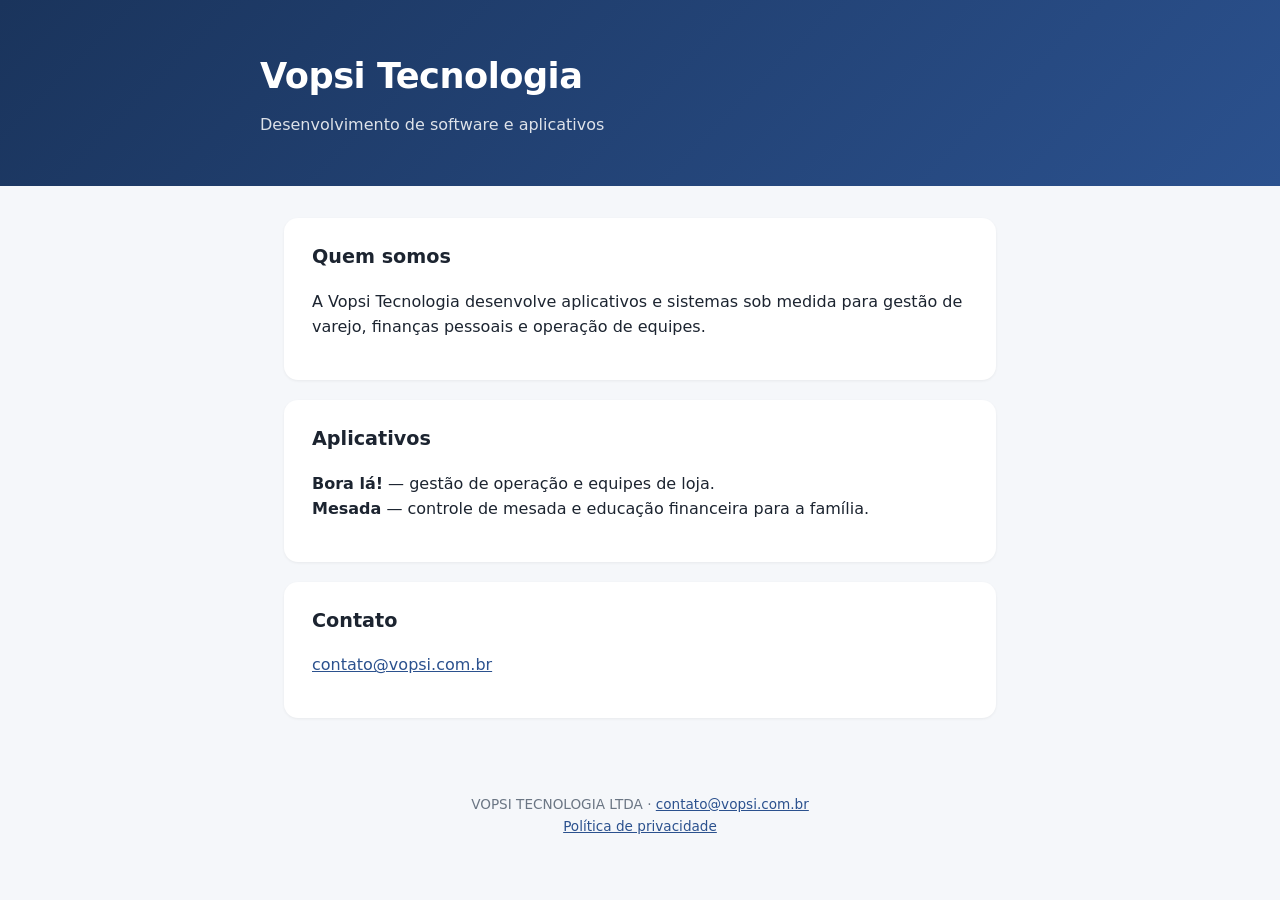
==== index.html @ 12bff000 "Site institucional da Vopsi com política de privacidade (exigida pela App Store e Play Store) Co-Aut" ====
<!DOCTYPE html><html lang="pt-BR"><head><meta charset="utf-8"><meta name="viewport" content="width=device-width,initial-scale=1">
<title>Vopsi Tecnologia</title><link rel="stylesheet" href="style.css"></head><body>
<header><div class="w"><h1>Vopsi Tecnologia</h1><p>Desenvolvimento de software e aplicativos</p></div></header>
<main class="w">
<div class="card"><h2>Quem somos</h2><p>A Vopsi Tecnologia desenvolve aplicativos e sistemas sob medida para gestão de varejo, finanças pessoais e operação de equipes.</p></div>
<div class="card"><h2>Aplicativos</h2><p><strong>Bora lá!</strong> — gestão de operação e equipes de loja.<br><strong>Mesada</strong> — controle de mesada e educação financeira para a família.</p></div>
<div class="card"><h2>Contato</h2><p><a href="mailto:contato@vopsi.com.br">contato@vopsi.com.br</a></p></div>
</main>
<footer>VOPSI TECNOLOGIA LTDA · <a href="mailto:contato@vopsi.com.br">contato@vopsi.com.br</a><br><a href="privacidade.html">Política de privacidade</a></footer>
</body></html>
---- style.css ----
*{box-sizing:border-box}body{margin:0;font-family:Inter,system-ui,-apple-system,sans-serif;color:#1c2430;background:#f5f7fa;line-height:1.6}
header{background:linear-gradient(135deg,#1a345c,#2b518e);color:#fff;padding:48px 24px}
.w{max-width:760px;margin:0 auto}h1{margin:0;font-size:2.2rem;letter-spacing:-.5px}header p{margin:8px 0 0;opacity:.85}
main{padding:32px 24px}.card{background:#fff;border-radius:14px;padding:24px 28px;margin-bottom:20px;box-shadow:0 1px 3px rgba(0,0,0,.06)}
h2{font-size:1.2rem;margin:0 0 8px}h3{font-size:1rem;margin:20px 0 4px}a{color:#2b518e}
footer{text-align:center;color:#6b7684;font-size:.85rem;padding:24px}
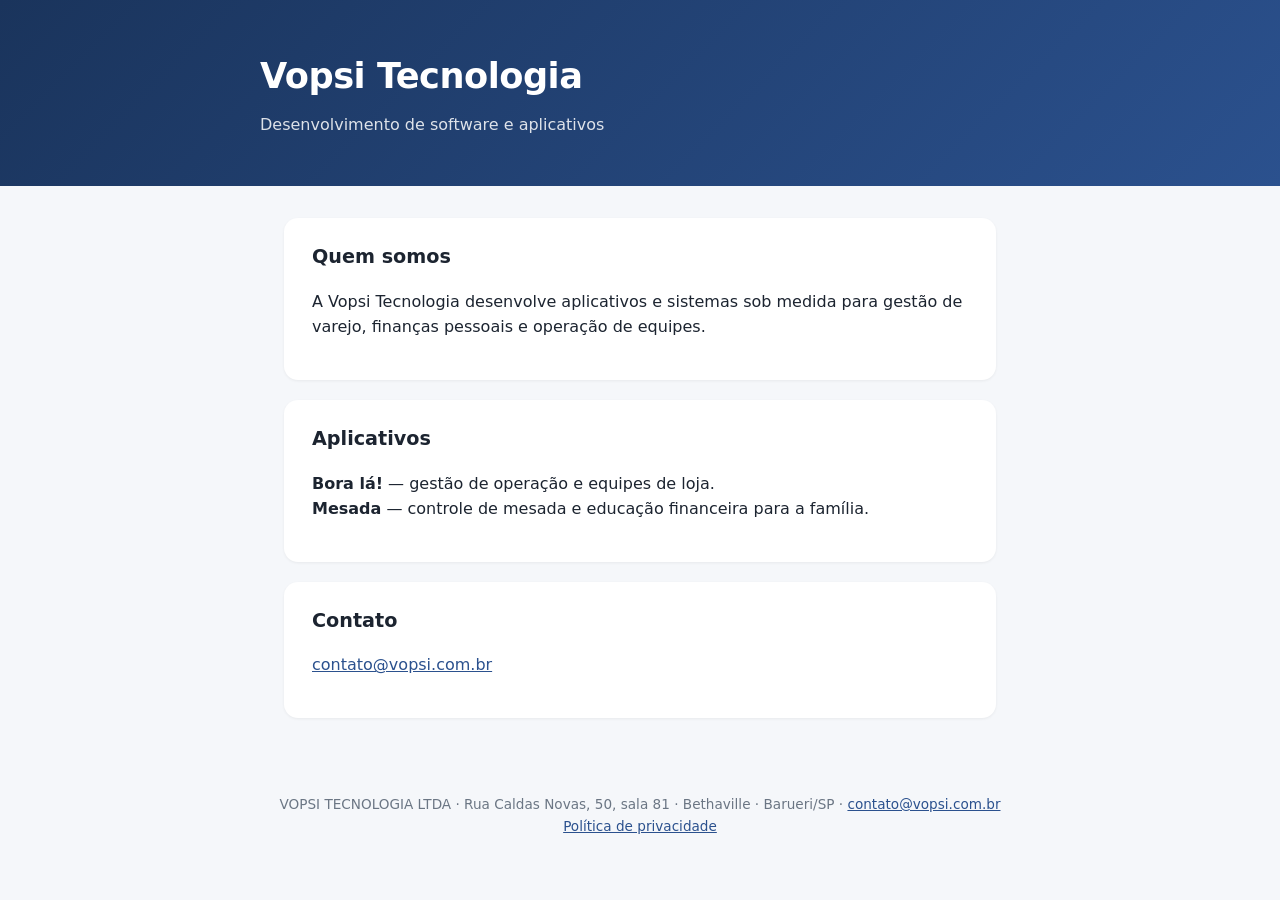
==== commit 49a3844a: "Endereço da sala comercial (Beta Trade, sala 81) no rodapé do site Co-Authored-By: Claude Opus 5.5 <" ====
--- a/index.html
+++ b/index.html
@@ -6,5 +6,5 @@
 <div class="card"><h2>Aplicativos</h2><p><strong>Bora lá!</strong> — gestão de operação e equipes de loja.<br><strong>Mesada</strong> — controle de mesada e educação financeira para a família.</p></div>
 <div class="card"><h2>Contato</h2><p><a href="mailto:contato@vopsi.com.br">contato@vopsi.com.br</a></p></div>
 </main>
-<footer>VOPSI TECNOLOGIA LTDA · <a href="mailto:contato@vopsi.com.br">contato@vopsi.com.br</a><br><a href="privacidade.html">Política de privacidade</a></footer>
+<footer>VOPSI TECNOLOGIA LTDA · Rua Caldas Novas, 50, sala 81 · Bethaville · Barueri/SP · <a href="mailto:contato@vopsi.com.br">contato@vopsi.com.br</a><br><a href="privacidade.html">Política de privacidade</a></footer>
 </body></html>
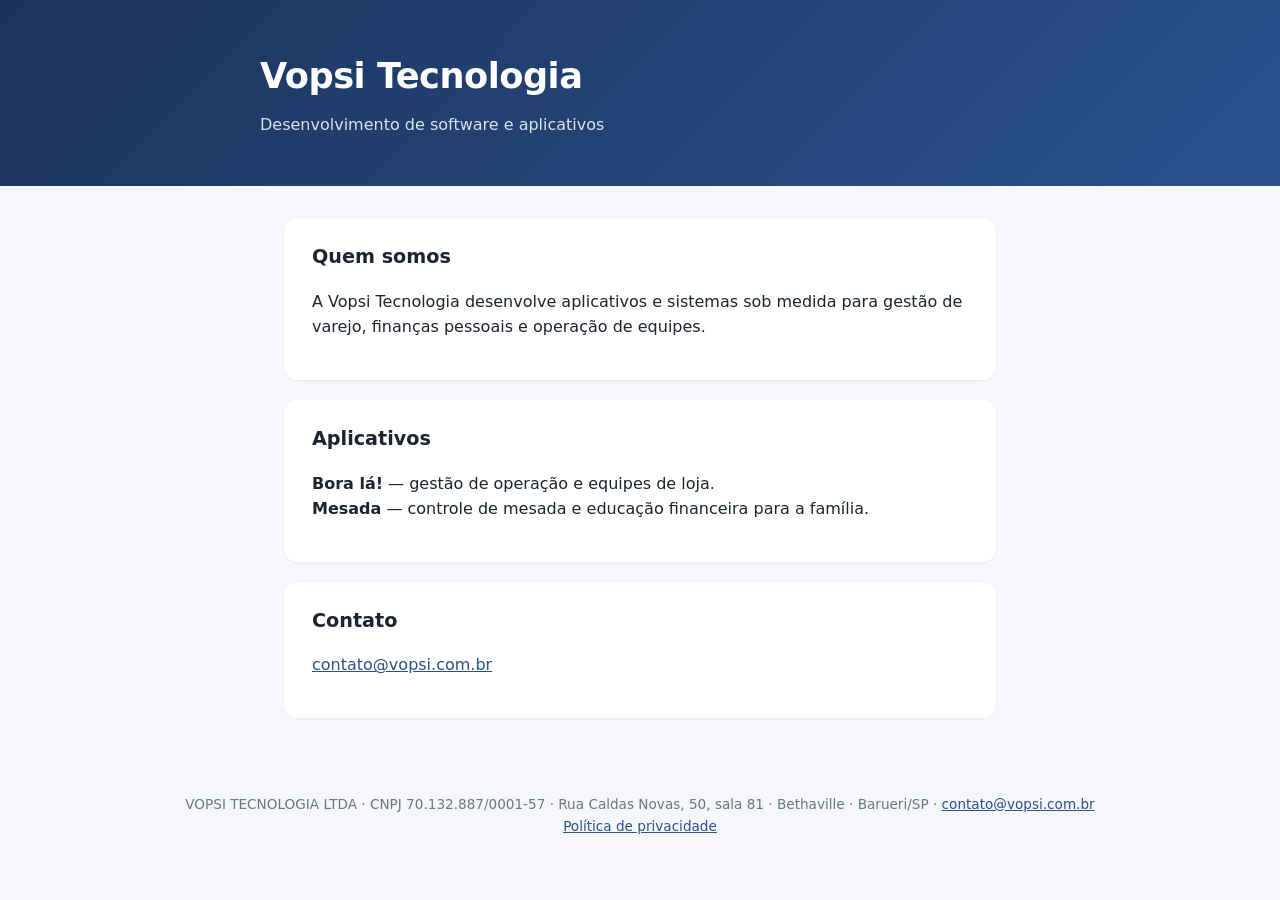
==== commit 2d9a73fa: "CNPJ no rodapé e na política de privacidade Co-Authored-By: Claude Opus 5.5 <noreply@anthropic.com> " ====
--- a/index.html
+++ b/index.html
@@ -6,5 +6,5 @@
 <div class="card"><h2>Aplicativos</h2><p><strong>Bora lá!</strong> — gestão de operação e equipes de loja.<br><strong>Mesada</strong> — controle de mesada e educação financeira para a família.</p></div>
 <div class="card"><h2>Contato</h2><p><a href="mailto:contato@vopsi.com.br">contato@vopsi.com.br</a></p></div>
 </main>
-<footer>VOPSI TECNOLOGIA LTDA · Rua Caldas Novas, 50, sala 81 · Bethaville · Barueri/SP · <a href="mailto:contato@vopsi.com.br">contato@vopsi.com.br</a><br><a href="privacidade.html">Política de privacidade</a></footer>
+<footer>VOPSI TECNOLOGIA LTDA · CNPJ 70.132.887/0001-57 · Rua Caldas Novas, 50, sala 81 · Bethaville · Barueri/SP · <a href="mailto:contato@vopsi.com.br">contato@vopsi.com.br</a><br><a href="privacidade.html">Política de privacidade</a></footer>
 </body></html>
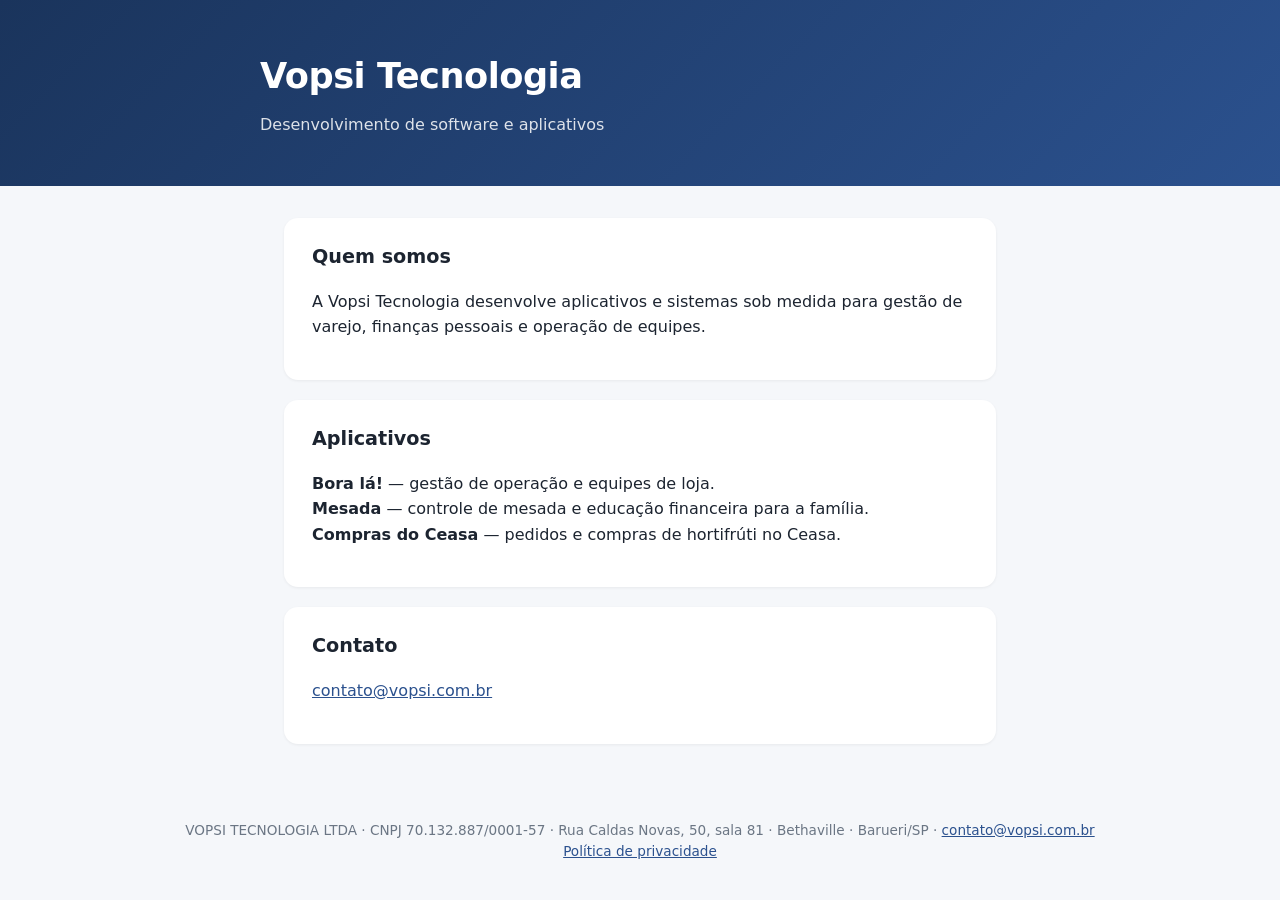
==== commit 06706131: "Inclui o app Compras do Ceasa no site e na política de privacidade Co-Authored-By: Claude Opus 5.5 <" ====
--- a/index.html
+++ b/index.html
@@ -3,7 +3,7 @@
 <header><div class="w"><h1>Vopsi Tecnologia</h1><p>Desenvolvimento de software e aplicativos</p></div></header>
 <main class="w">
 <div class="card"><h2>Quem somos</h2><p>A Vopsi Tecnologia desenvolve aplicativos e sistemas sob medida para gestão de varejo, finanças pessoais e operação de equipes.</p></div>
-<div class="card"><h2>Aplicativos</h2><p><strong>Bora lá!</strong> — gestão de operação e equipes de loja.<br><strong>Mesada</strong> — controle de mesada e educação financeira para a família.</p></div>
+<div class="card"><h2>Aplicativos</h2><p><strong>Bora lá!</strong> — gestão de operação e equipes de loja.<br><strong>Mesada</strong> — controle de mesada e educação financeira para a família.<br><strong>Compras do Ceasa</strong> — pedidos e compras de hortifrúti no Ceasa.</p></div>
 <div class="card"><h2>Contato</h2><p><a href="mailto:contato@vopsi.com.br">contato@vopsi.com.br</a></p></div>
 </main>
 <footer>VOPSI TECNOLOGIA LTDA · CNPJ 70.132.887/0001-57 · Rua Caldas Novas, 50, sala 81 · Bethaville · Barueri/SP · <a href="mailto:contato@vopsi.com.br">contato@vopsi.com.br</a><br><a href="privacidade.html">Política de privacidade</a></footer>
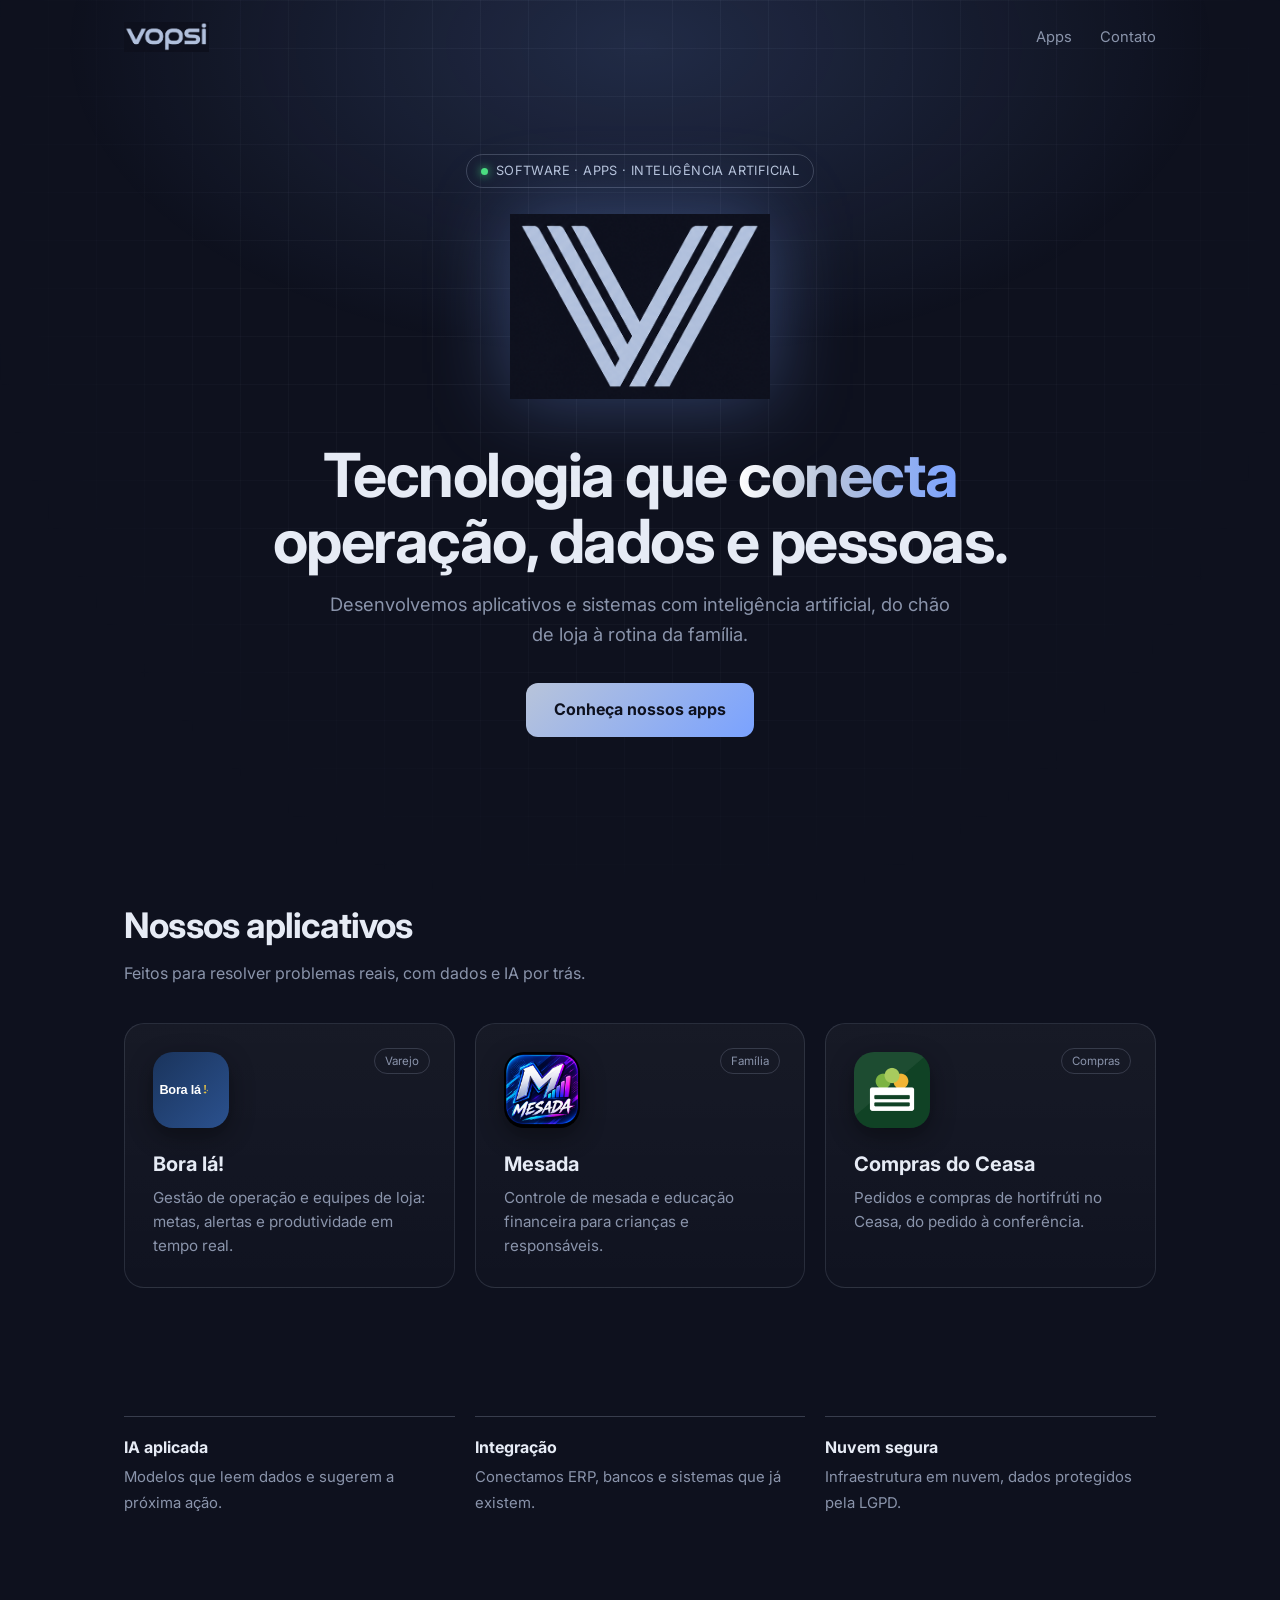
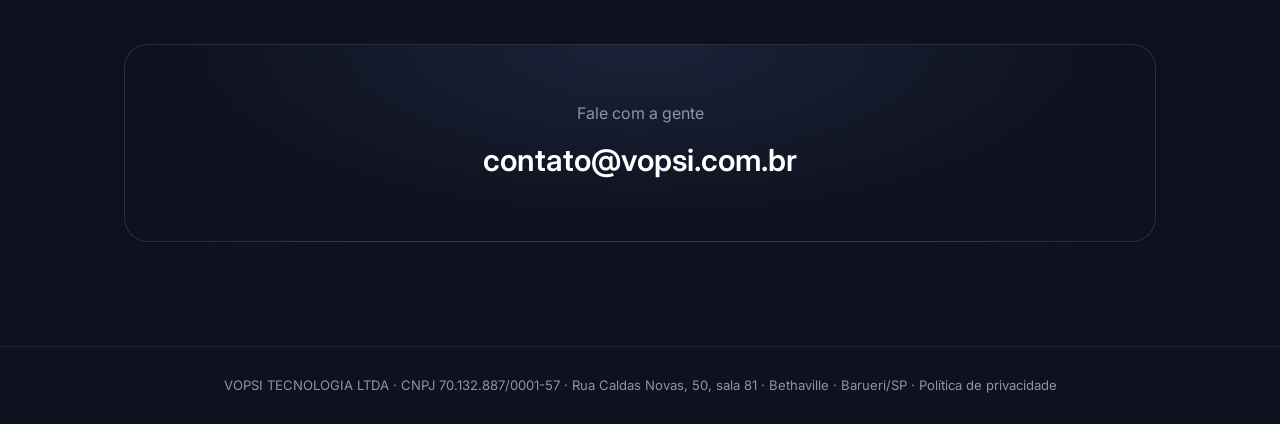
==== commit 37546906: "Site novo: identidade do logo 15 (V de linhas paralelas, prata sobre grafite), visual tecnológico e " ====
--- a/index.html
+++ b/index.html
@@ -1,10 +1,29 @@
 <!DOCTYPE html><html lang="pt-BR"><head><meta charset="utf-8"><meta name="viewport" content="width=device-width,initial-scale=1">
-<title>Vopsi Tecnologia</title><link rel="stylesheet" href="style.css"></head><body>
-<header><div class="w"><h1>Vopsi Tecnologia</h1><p>Desenvolvimento de software e aplicativos</p></div></header>
-<main class="w">
-<div class="card"><h2>Quem somos</h2><p>A Vopsi Tecnologia desenvolve aplicativos e sistemas sob medida para gestão de varejo, finanças pessoais e operação de equipes.</p></div>
-<div class="card"><h2>Aplicativos</h2><p><strong>Bora lá!</strong> — gestão de operação e equipes de loja.<br><strong>Mesada</strong> — controle de mesada e educação financeira para a família.<br><strong>Compras do Ceasa</strong> — pedidos e compras de hortifrúti no Ceasa.</p></div>
-<div class="card"><h2>Contato</h2><p><a href="mailto:contato@vopsi.com.br">contato@vopsi.com.br</a></p></div>
-</main>
-<footer>VOPSI TECNOLOGIA LTDA · CNPJ 70.132.887/0001-57 · Rua Caldas Novas, 50, sala 81 · Bethaville · Barueri/SP · <a href="mailto:contato@vopsi.com.br">contato@vopsi.com.br</a><br><a href="privacidade.html">Política de privacidade</a></footer>
+<title>Vopsi Tecnologia — software, apps e IA</title>
+<meta name="description" content="A Vopsi desenvolve aplicativos e sistemas com inteligência artificial para varejo, operação e família.">
+<link rel="icon" href="img/vopsi-logo.png"><link rel="preconnect" href="https://fonts.googleapis.com"><link href="https://fonts.googleapis.com/css2?family=Inter:wght@400;600;700&display=swap" rel="stylesheet">
+<link rel="stylesheet" href="style.css"></head><body>
+<div class="w">
+<nav><a class="brand" href="#"><img src="img/vopsi-nome.png" alt="vopsi"></a><div class="links"><a href="#apps">Apps</a><a href="#contato">Contato</a></div></nav>
+<header class="hero">
+<span class="pill"><i></i>Software · Apps · Inteligência artificial</span><br><br>
+<img class="mark" src="img/vopsi-v.png" alt="">
+<h1>Tecnologia que <span>conecta</span><br>operação, dados e pessoas.</h1>
+<p>Desenvolvemos aplicativos e sistemas com inteligência artificial, do chão de loja à rotina da família.</p>
+<a class="btn" href="#apps">Conheça nossos apps</a>
+</header>
+<section id="apps"><h2>Nossos aplicativos</h2><p class="sub">Feitos para resolver problemas reais, com dados e IA por trás.</p>
+<div class="apps">
+<div class="app"><span class="tag">Varejo</span><div class="ico bl"><img src="img/borala.svg" alt="Bora lá!"></div><h3>Bora lá!</h3><p>Gestão de operação e equipes de loja: metas, alertas e produtividade em tempo real.</p></div>
+<div class="app"><span class="tag">Família</span><div class="ico"><img src="img/mesada.png" alt="Mesada"></div><h3>Mesada</h3><p>Controle de mesada e educação financeira para crianças e responsáveis.</p></div>
+<div class="app"><span class="tag">Compras</span><div class="ico"><img src="img/ceasa.png" alt="Compras do Ceasa"></div><h3>Compras do Ceasa</h3><p>Pedidos e compras de hortifrúti no Ceasa, do pedido à conferência.</p></div>
+</div></section>
+<section><div class="pillars">
+<div class="pillar"><b>IA aplicada</b><span>Modelos que leem dados e sugerem a próxima ação.</span></div>
+<div class="pillar"><b>Integração</b><span>Conectamos ERP, bancos e sistemas que já existem.</span></div>
+<div class="pillar"><b>Nuvem segura</b><span>Infraestrutura em nuvem, dados protegidos pela LGPD.</span></div>
+</div></section>
+<section id="contato"><div class="contact"><p class="sub" style="margin-bottom:10px">Fale com a gente</p><a class="mail" href="mailto:contato@vopsi.com.br">contato@vopsi.com.br</a></div></section>
+</div>
+<footer>VOPSI TECNOLOGIA LTDA · CNPJ 70.132.887/0001-57 · Rua Caldas Novas, 50, sala 81 · Bethaville · Barueri/SP · <a href="privacidade.html">Política de privacidade</a></footer>
 </body></html>
--- a/style.css
+++ b/style.css
@@ -1,6 +1,45 @@
-*{box-sizing:border-box}body{margin:0;font-family:Inter,system-ui,-apple-system,sans-serif;color:#1c2430;background:#f5f7fa;line-height:1.6}
-header{background:linear-gradient(135deg,#1a345c,#2b518e);color:#fff;padding:48px 24px}
-.w{max-width:760px;margin:0 auto}h1{margin:0;font-size:2.2rem;letter-spacing:-.5px}header p{margin:8px 0 0;opacity:.85}
-main{padding:32px 24px}.card{background:#fff;border-radius:14px;padding:24px 28px;margin-bottom:20px;box-shadow:0 1px 3px rgba(0,0,0,.06)}
-h2{font-size:1.2rem;margin:0 0 8px}h3{font-size:1rem;margin:20px 0 4px}a{color:#2b518e}
-footer{text-align:center;color:#6b7684;font-size:.85rem;padding:24px}
+:root{--bg:#0e111e;--bg2:#141829;--line:#b8c4da;--txt:#e6ebf5;--mut:#8a94ab;--acc:#7aa2ff}
+*{box-sizing:border-box}
+html{scroll-behavior:smooth}
+body{margin:0;font-family:"Inter",system-ui,-apple-system,sans-serif;color:var(--txt);background:var(--bg);line-height:1.6;-webkit-font-smoothing:antialiased;overflow-x:hidden}
+body::before{content:"";position:fixed;inset:0;background-image:linear-gradient(rgba(184,196,218,.05) 1px,transparent 1px),linear-gradient(90deg,rgba(184,196,218,.05) 1px,transparent 1px);background-size:48px 48px;mask-image:radial-gradient(ellipse at 50% 20%,#000 30%,transparent 75%);pointer-events:none;z-index:-1}
+body::after{content:"";position:fixed;top:-30vh;left:50%;width:90vw;height:70vh;transform:translateX(-50%);background:radial-gradient(closest-side,rgba(122,162,255,.18),transparent);pointer-events:none;z-index:-1}
+a{color:var(--line);text-decoration:none}a:hover{color:#fff}
+.w{max-width:1080px;margin:0 auto;padding:0 24px}
+nav{display:flex;align-items:center;justify-content:space-between;padding:22px 0}
+nav .brand{display:flex;align-items:center;gap:10px}
+nav .brand img{height:30px}
+nav .links a{margin-left:28px;font-size:.92rem;color:var(--mut)}nav .links a:hover{color:#fff}
+.hero{text-align:center;padding:80px 0 96px}
+.hero .mark{width:min(260px,60vw);filter:drop-shadow(0 0 40px rgba(122,162,255,.35));animation:float 6s ease-in-out infinite}
+.hero h1{font-size:clamp(2.2rem,5vw,3.8rem);line-height:1.08;letter-spacing:-1.5px;margin:36px 0 16px;font-weight:700}
+.hero h1 span{background:linear-gradient(90deg,#fff,var(--line) 40%,var(--acc));-webkit-background-clip:text;background-clip:text;color:transparent}
+.hero p{color:var(--mut);font-size:1.15rem;max-width:620px;margin:0 auto}
+.pill{display:inline-flex;align-items:center;gap:8px;border:1px solid rgba(184,196,218,.25);border-radius:999px;padding:6px 14px;font-size:.8rem;color:var(--line);letter-spacing:.4px;text-transform:uppercase}
+.pill i{width:7px;height:7px;border-radius:50%;background:#4ade80;box-shadow:0 0 10px #4ade80}
+.btn{display:inline-block;margin-top:34px;padding:14px 28px;border-radius:12px;background:linear-gradient(135deg,var(--line),var(--acc));color:#0e111e;font-weight:700}
+.btn:hover{color:#0e111e;filter:brightness(1.1)}
+section{padding:64px 0}
+h2{font-size:clamp(1.6rem,3vw,2.2rem);letter-spacing:-.8px;margin:0 0 8px}
+.sub{color:var(--mut);margin:0 0 36px}
+.apps{display:grid;grid-template-columns:repeat(auto-fit,minmax(280px,1fr));gap:20px}
+.app{position:relative;background:linear-gradient(180deg,rgba(255,255,255,.04),rgba(255,255,255,.01));border:1px solid rgba(184,196,218,.14);border-radius:20px;padding:28px;transition:.25s}
+.app:hover{transform:translateY(-4px);border-color:rgba(184,196,218,.4);box-shadow:0 20px 50px -20px rgba(122,162,255,.35)}
+.app .ico{width:76px;height:76px;border-radius:20px;overflow:hidden;display:grid;place-items:center;box-shadow:0 8px 24px rgba(0,0,0,.4)}
+.app .ico img{width:100%;height:100%;object-fit:cover}
+.app .ico.bl{background:linear-gradient(135deg,#1a345c,#2b518e)}.app .ico.bl img{width:88%;height:auto;object-fit:contain}
+.app h3{margin:20px 0 6px;font-size:1.25rem}
+.app p{margin:0;color:var(--mut);font-size:.95rem}
+.tag{position:absolute;top:24px;right:24px;font-size:.72rem;color:var(--mut);border:1px solid rgba(184,196,218,.2);border-radius:999px;padding:3px 10px}
+.pillars{display:grid;grid-template-columns:repeat(auto-fit,minmax(220px,1fr));gap:20px}
+.pillar{border-top:1px solid rgba(184,196,218,.25);padding-top:18px}
+.pillar b{display:block;margin-bottom:4px}.pillar span{color:var(--mut);font-size:.93rem}
+.contact{text-align:center;border:1px solid rgba(184,196,218,.16);border-radius:24px;padding:56px 24px;background:radial-gradient(ellipse at top,rgba(122,162,255,.12),transparent 70%)}
+.contact a.mail{font-size:clamp(1.3rem,3vw,1.9rem);font-weight:600;color:#fff}
+footer{border-top:1px solid rgba(184,196,218,.1);margin-top:40px;padding:28px 0;color:var(--mut);font-size:.82rem;text-align:center}
+footer a{color:var(--mut)}
+.doc{max-width:760px;margin:0 auto;padding:40px 24px 20px}
+.doc h1{font-size:2.2rem;letter-spacing:-1px;margin:0 0 4px}.doc .date{color:var(--mut);margin:0 0 32px}
+.doc h3{margin:28px 0 6px;font-size:1.05rem;color:#fff}.doc p{color:#c4cbd9}
+@keyframes float{50%{transform:translateY(-10px)}}
+@media(max-width:640px){nav .links a{margin-left:16px}.hero{padding:48px 0 64px}}
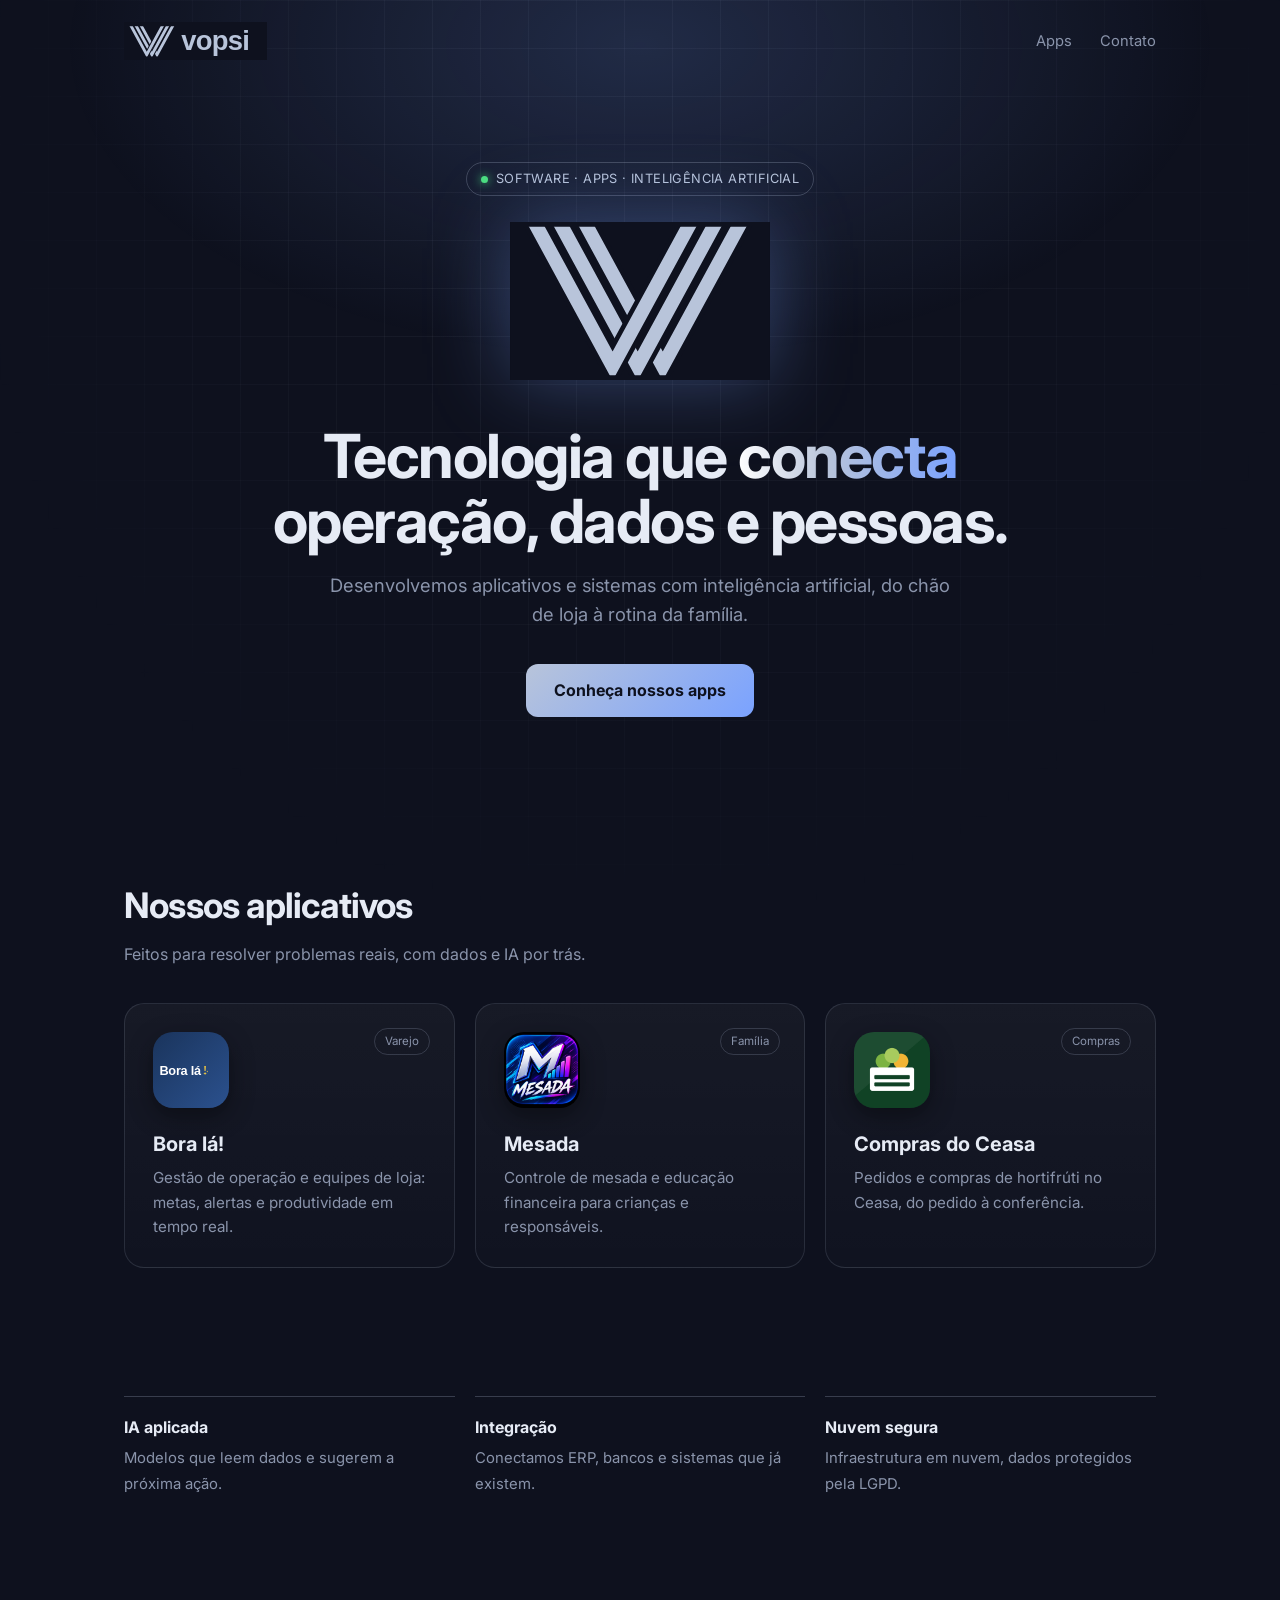
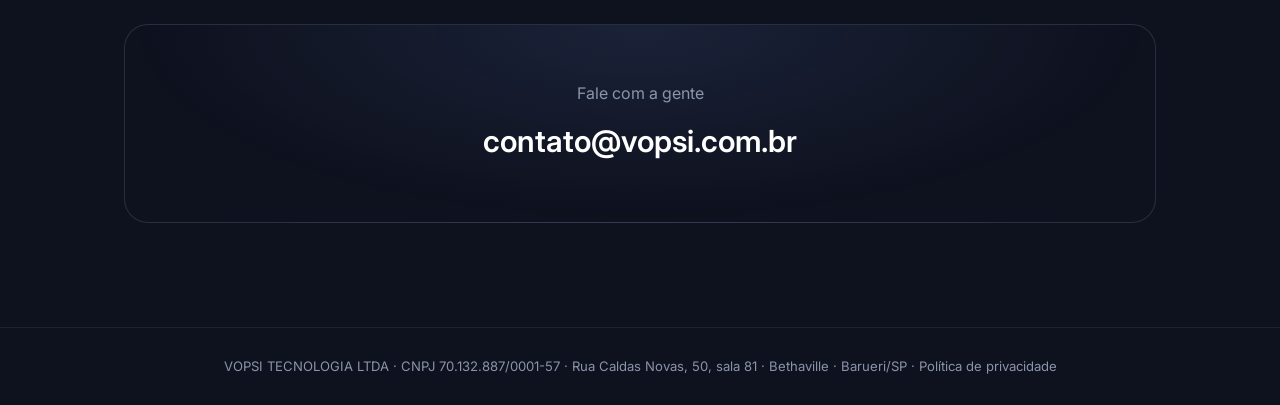
==== commit fc46dc4d: "Logo da Vopsi em vetor (SVG) no site e no ícone da aba Co-Authored-By: Claude Opus 5.5 <noreply@anth" ====
--- a/index.html
+++ b/index.html
@@ -1,13 +1,13 @@
 <!DOCTYPE html><html lang="pt-BR"><head><meta charset="utf-8"><meta name="viewport" content="width=device-width,initial-scale=1">
 <title>Vopsi Tecnologia — software, apps e IA</title>
 <meta name="description" content="A Vopsi desenvolve aplicativos e sistemas com inteligência artificial para varejo, operação e família.">
-<link rel="icon" href="img/vopsi-logo.png"><link rel="preconnect" href="https://fonts.googleapis.com"><link href="https://fonts.googleapis.com/css2?family=Inter:wght@400;600;700&display=swap" rel="stylesheet">
+<link rel="icon" href="img/vopsi-icone.svg"><link rel="preconnect" href="https://fonts.googleapis.com"><link href="https://fonts.googleapis.com/css2?family=Inter:wght@400;600;700&display=swap" rel="stylesheet">
 <link rel="stylesheet" href="style.css"></head><body>
 <div class="w">
-<nav><a class="brand" href="#"><img src="img/vopsi-nome.png" alt="vopsi"></a><div class="links"><a href="#apps">Apps</a><a href="#contato">Contato</a></div></nav>
+<nav><a class="brand" href="#"><img src="img/vopsi-nome.svg" alt="vopsi"></a><div class="links"><a href="#apps">Apps</a><a href="#contato">Contato</a></div></nav>
 <header class="hero">
 <span class="pill"><i></i>Software · Apps · Inteligência artificial</span><br><br>
-<img class="mark" src="img/vopsi-v.png" alt="">
+<img class="mark" src="img/vopsi-v.svg" alt="">
 <h1>Tecnologia que <span>conecta</span><br>operação, dados e pessoas.</h1>
 <p>Desenvolvemos aplicativos e sistemas com inteligência artificial, do chão de loja à rotina da família.</p>
 <a class="btn" href="#apps">Conheça nossos apps</a>
--- a/style.css
+++ b/style.css
@@ -8,7 +8,7 @@
 .w{max-width:1080px;margin:0 auto;padding:0 24px}
 nav{display:flex;align-items:center;justify-content:space-between;padding:22px 0}
 nav .brand{display:flex;align-items:center;gap:10px}
-nav .brand img{height:30px}
+nav .brand img{height:38px}
 nav .links a{margin-left:28px;font-size:.92rem;color:var(--mut)}nav .links a:hover{color:#fff}
 .hero{text-align:center;padding:80px 0 96px}
 .hero .mark{width:min(260px,60vw);filter:drop-shadow(0 0 40px rgba(122,162,255,.35));animation:float 6s ease-in-out infinite}
